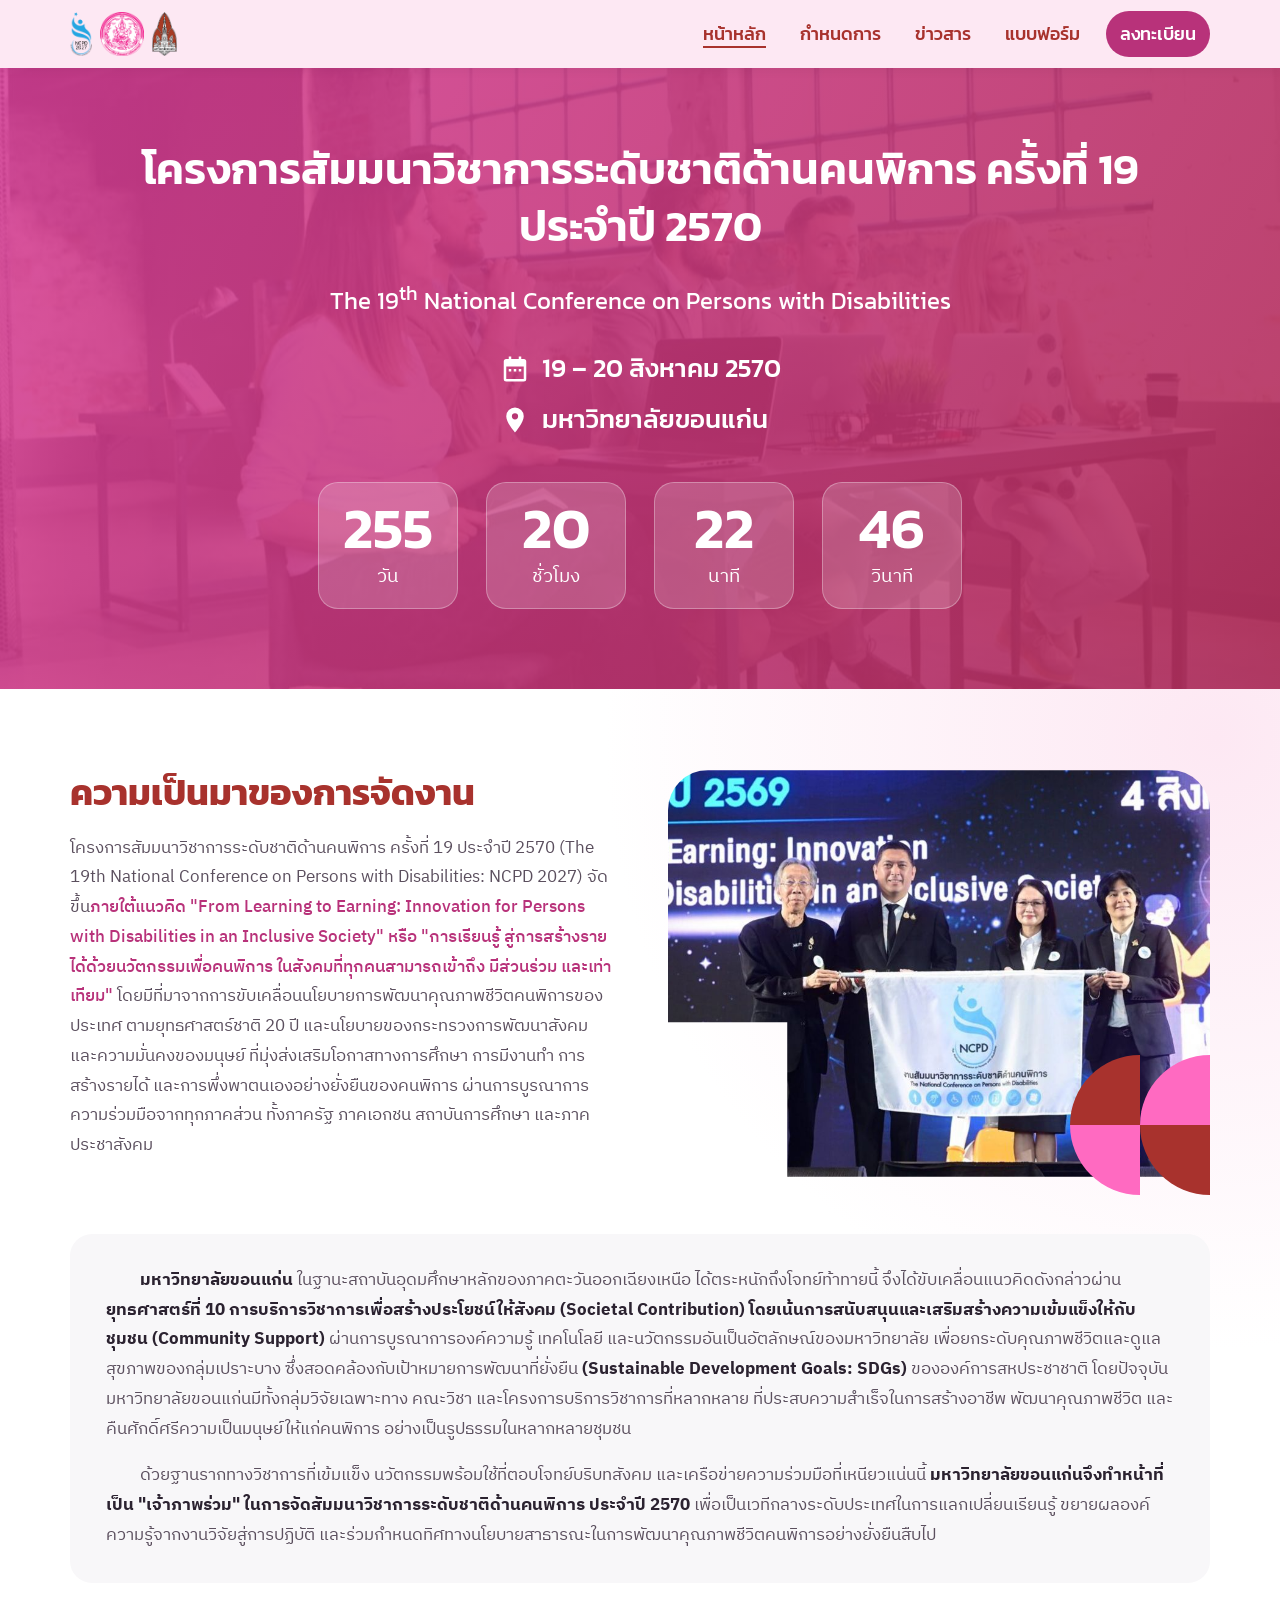
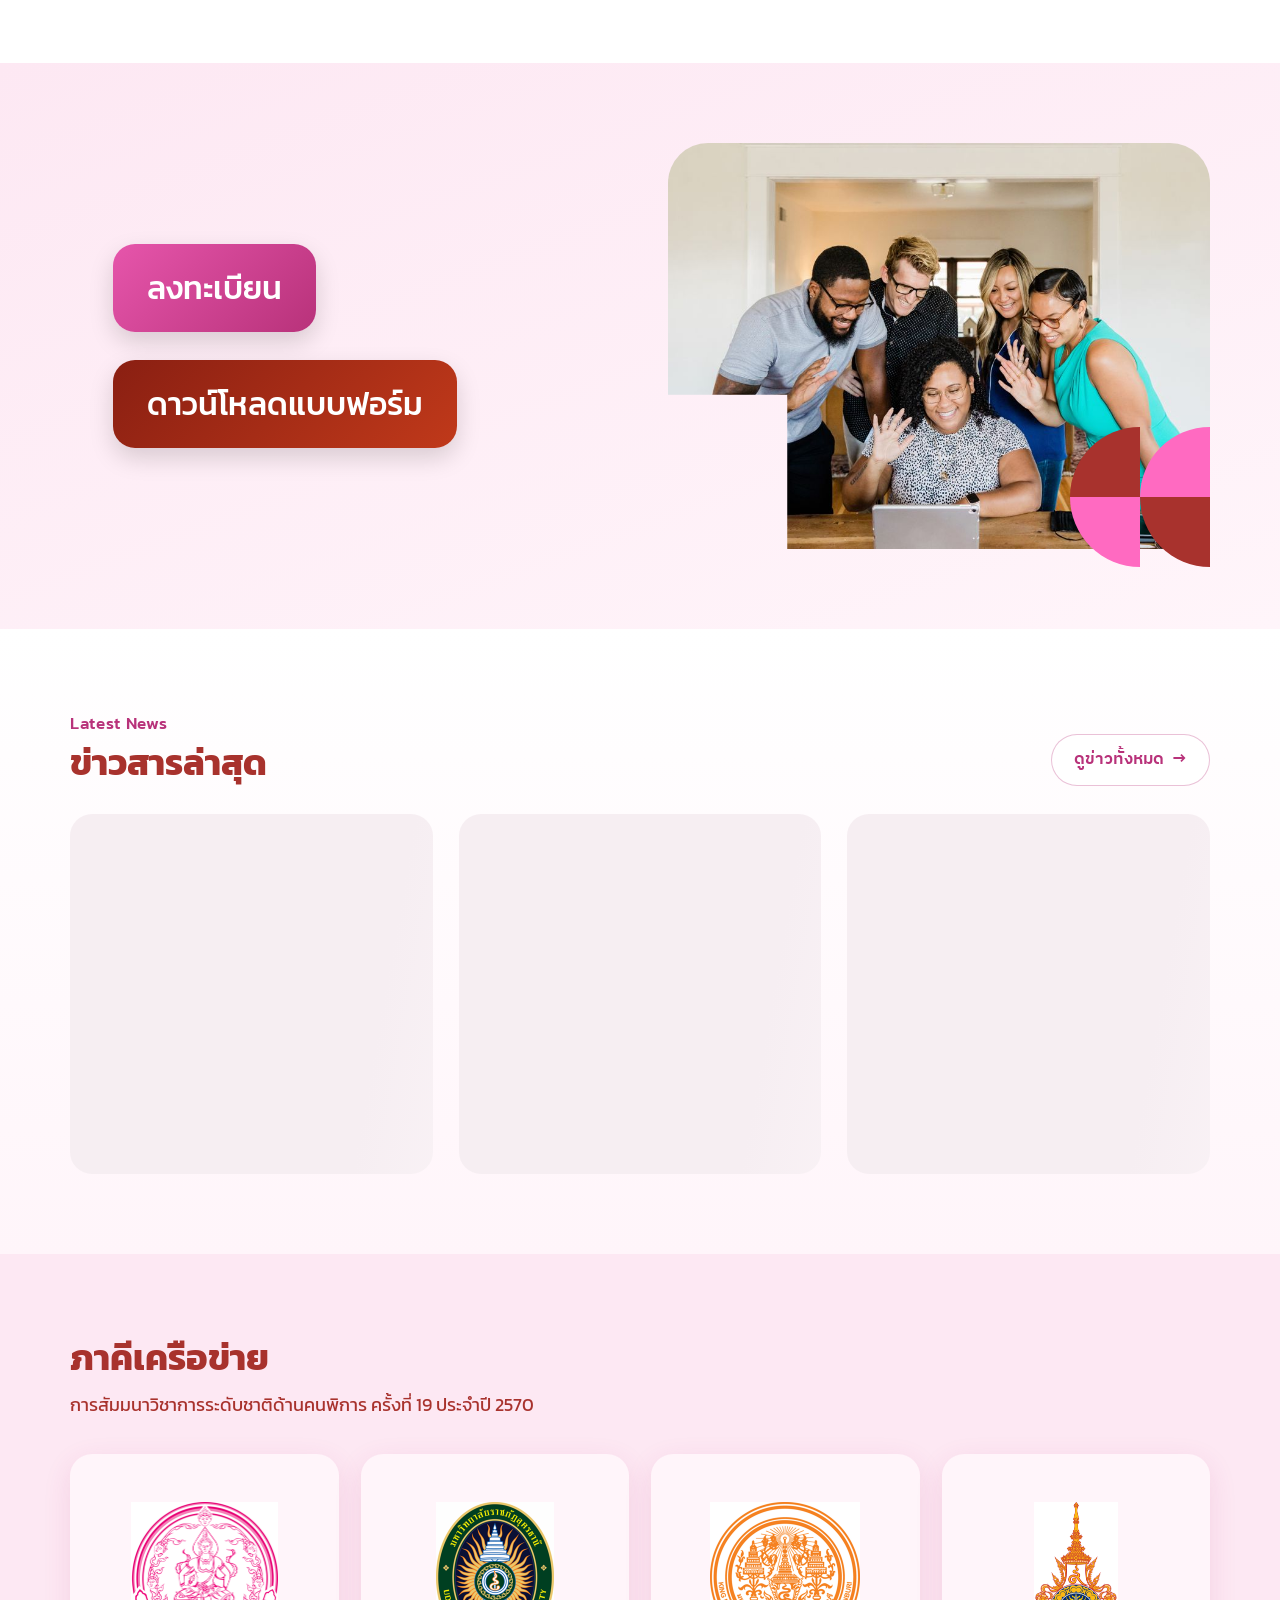
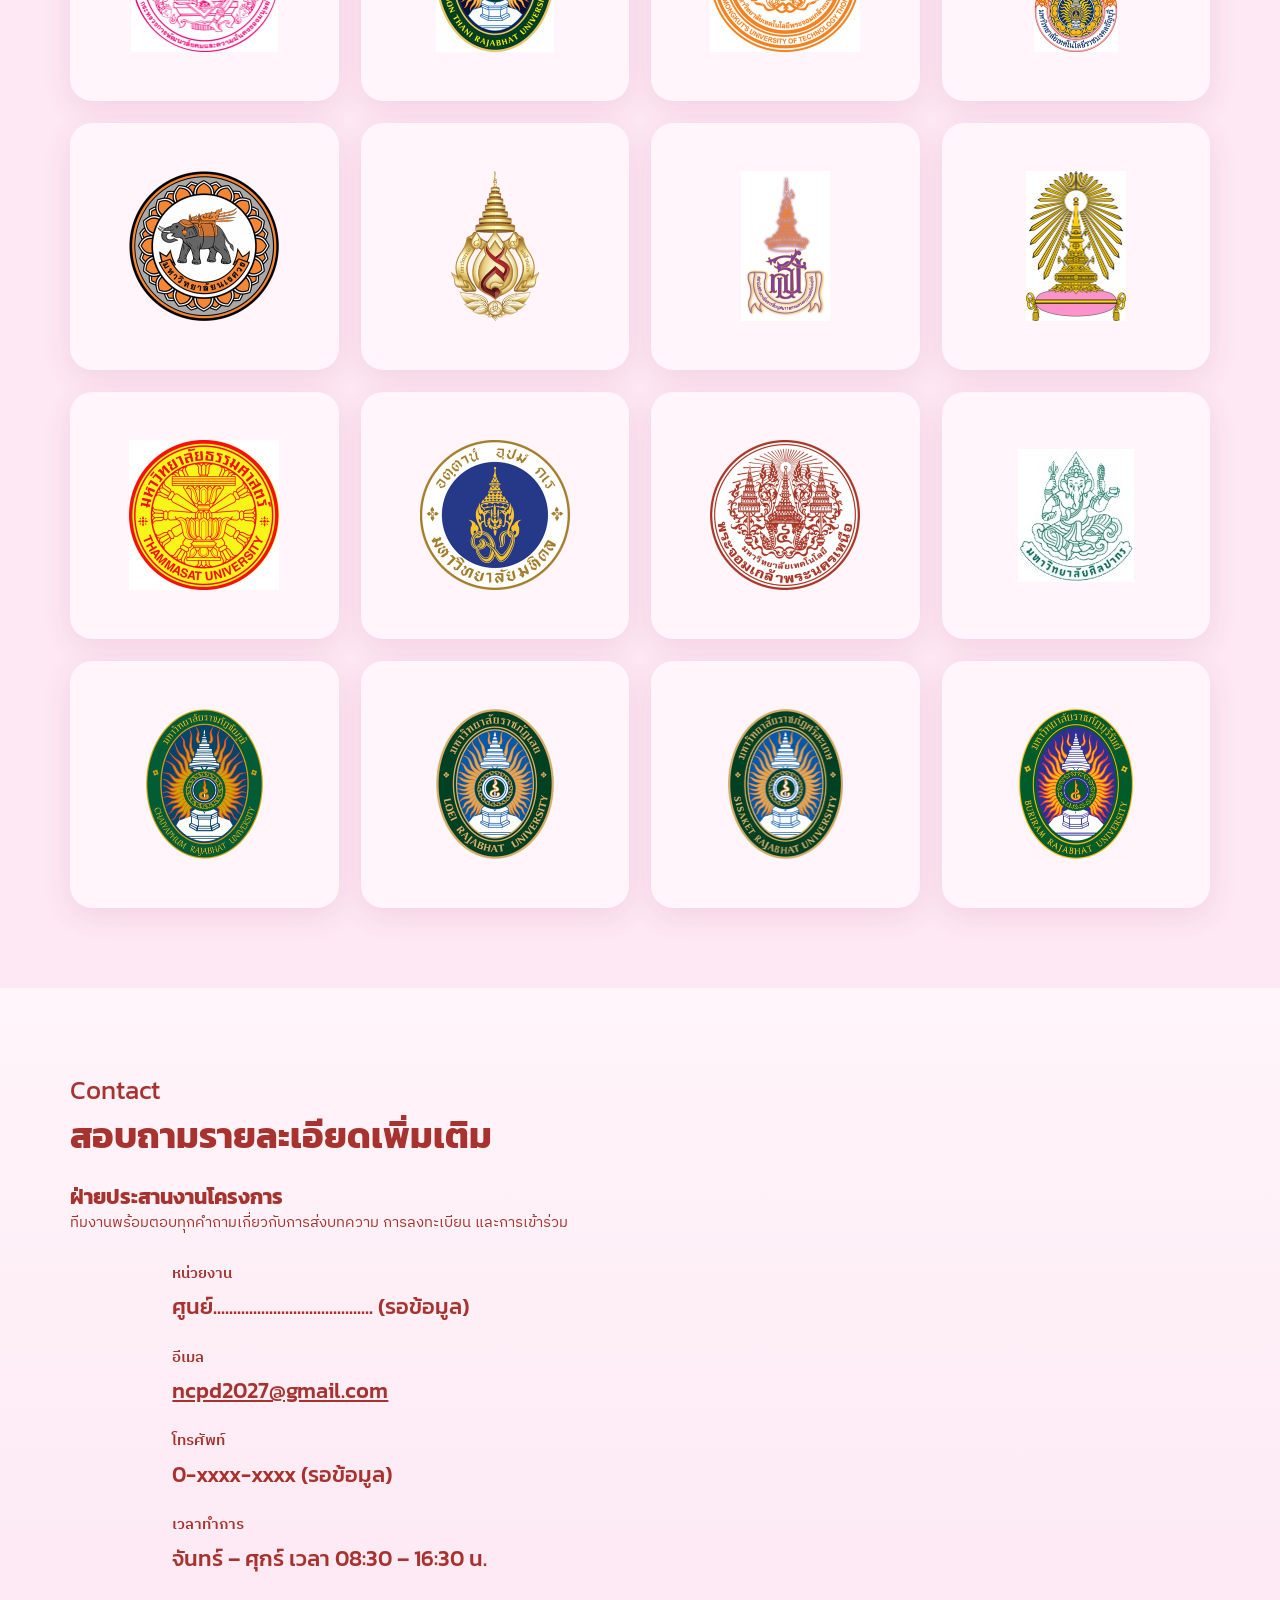
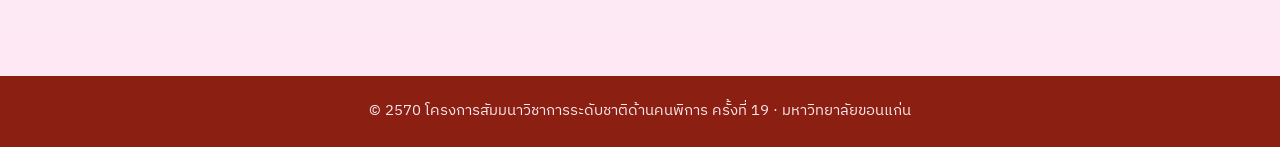
==== index.html @ 04f1644e "Add files via upload" ====
<!DOCTYPE html>
<html lang="th">
<head>
  <meta charset="UTF-8">
  <meta name="viewport" content="width=device-width, initial-scale=1.0">
  <title>NCPD 2027 — สัมมนาวิชาการระดับชาติด้านคนพิการ ครั้งที่ 19</title>
  <meta name="description" content="โครงการสัมมนาวิชาการระดับชาติด้านคนพิการ ครั้งที่ 19 ประจำปี 2570 (NCPD 2027) วันที่ 19–20 สิงหาคม 2570 ณ มหาวิทยาลัยขอนแก่น">

  <!-- ฟอนต์จาก Google Fonts -->
  <link rel="preconnect" href="https://fonts.googleapis.com">
  <link rel="preconnect" href="https://fonts.gstatic.com" crossorigin>
  <link href="https://fonts.googleapis.com/css2?family=Kanit:wght@500;600&family=IBM+Plex+Sans+Thai:wght@400;500;600&display=swap" rel="stylesheet">

  <link rel="icon" href="favicon.ico" sizes="any">
  <link rel="icon" href="favicon-32.png" type="image/png">
  <link rel="apple-touch-icon" href="apple-touch-icon.png">
  <link rel="stylesheet" href="css/style.css">
</head>
<body>

  <!-- ปุ่มข้ามไปเนื้อหา (สำหรับผู้ใช้คีย์บอร์ด / โปรแกรมอ่านหน้าจอ) -->
  <a class="skip-link" href="#main">ข้ามไปยังเนื้อหาหลัก</a>

  <!-- ===================== เมนูด้านบน ===================== -->
  <header class="site-header">
    <div class="container header-inner">
      <a href="index.html" class="brand" aria-label="NCPD 2027 หน้าหลัก">
        <img src="images/logo-ncpd.png" alt="โลโก้ NCPD">
        <img src="images/logo-msdhs.png" alt="โลโก้กระทรวงการพัฒนาสังคมและความมั่นคงของมนุษย์">
        <img src="images/logo-kku.png" alt="โลโก้มหาวิทยาลัยขอนแก่น">
      </a>

      <button class="menu-toggle" aria-expanded="false" aria-controls="main-nav">
        <span class="menu-icon" aria-hidden="true"></span>
        <span class="sr-only">เปิดเมนู</span>
      </button>

      <nav id="main-nav" class="main-nav" aria-label="เมนูหลัก">
        <ul>
          <li><a href="index.html" aria-current="page">หน้าหลัก</a></li>
          <li><a href="schedule.html">กำหนดการ</a></li>
          <li><a href="news.html">ข่าวสาร</a></li>
          <li><a href="schedule.html#forms">แบบฟอร์ม</a></li>
          <li><a href="#" class="nav-cta" data-link="register">ลงทะเบียน</a></li>
        </ul>
      </nav>
    </div>
  </header>

  <main id="main">

    <!-- ===================== ส่วนหัว (Hero) ===================== -->
    <section class="hero" aria-labelledby="hero-title">
      <div class="container hero-inner">
        <h1 id="hero-title">
          โครงการสัมมนาวิชาการระดับชาติด้านคนพิการ ครั้งที่ 19
          <span class="hero-year">ประจำปี 2570</span>
        </h1>
        <p class="hero-en">The 19<sup>th</sup> National Conference on Persons with Disabilities</p>

        <ul class="hero-meta">
          <li>
            <svg aria-hidden="true" viewBox="0 0 24 24"><path d="M7 2v2H5a2 2 0 0 0-2 2v14a2 2 0 0 0 2 2h14a2 2 0 0 0 2-2V6a2 2 0 0 0-2-2h-2V2h-2v2H9V2H7zm-2 8h14v10H5V10zm2 2v2h2v-2H7zm4 0v2h2v-2h-2zm4 0v2h2v-2h-2z"/></svg>
            <time datetime="2027-08-19">19 – 20 สิงหาคม 2570</time>
          </li>
          <li>
            <svg aria-hidden="true" viewBox="0 0 24 24"><path d="M12 2a7 7 0 0 0-7 7c0 5.25 7 13 7 13s7-7.75 7-13a7 7 0 0 0-7-7zm0 9.5A2.5 2.5 0 1 1 12 6.5a2.5 2.5 0 0 1 0 5z"/></svg>
            มหาวิทยาลัยขอนแก่น
          </li>
        </ul>

        <!-- ตัวนับถอยหลัง: ตั้งวันเวลาเริ่มงานได้ที่ js/main.js -->
        <div class="countdown" role="timer" aria-label="นับถอยหลังสู่วันจัดงาน">
          <div class="cd-box"><span class="cd-num" id="cd-days">--</span><span class="cd-label">วัน</span></div>
          <div class="cd-box"><span class="cd-num" id="cd-hours">--</span><span class="cd-label">ชั่วโมง</span></div>
          <div class="cd-box"><span class="cd-num" id="cd-minutes">--</span><span class="cd-label">นาที</span></div>
          <div class="cd-box"><span class="cd-num" id="cd-seconds">--</span><span class="cd-label">วินาที</span></div>
        </div>
      </div>
    </section>

    <!-- ===================== ความเป็นมา ===================== -->
    <section class="about section" aria-labelledby="about-title">
      <div class="container about-grid">
        <div class="about-text">
          <h2 id="about-title" class="section-title">ความเป็นมาของการจัดงาน</h2>
          <p>
            โครงการสัมมนาวิชาการระดับชาติด้านคนพิการ ครั้งที่ 19 ประจำปี 2570
            (The 19th National Conference on Persons with Disabilities: NCPD 2027)
            จัดขึ้น<span class="highlight">ภายใต้แนวคิด "From Learning to Earning: Innovation for Persons with Disabilities
            in an Inclusive Society" หรือ "การเรียนรู้ สู่การสร้างรายได้ด้วยนวัตกรรมเพื่อคนพิการ
            ในสังคมที่ทุกคนสามารถเข้าถึง มีส่วนร่วม และเท่าเทียม"</span>
            โดยมีที่มาจากการขับเคลื่อนนโยบายการพัฒนาคุณภาพชีวิตคนพิการของประเทศ ตามยุทธศาสตร์ชาติ 20 ปี
            และนโยบายของกระทรวงการพัฒนาสังคมและความมั่นคงของมนุษย์ ที่มุ่งส่งเสริมโอกาสทางการศึกษา
            การมีงานทำ การสร้างรายได้ และการพึ่งพาตนเองอย่างยั่งยืนของคนพิการ
            ผ่านการบูรณาการความร่วมมือจากทุกภาคส่วน ทั้งภาครัฐ ภาคเอกชน สถาบันการศึกษา และภาคประชาสังคม
          </p>
        </div>
        <div class="about-media">
          <img src="images/about.jpg" alt="พิธีส่งมอบธงเจ้าภาพการจัดงาน NCPD" class="shape-photo" loading="lazy">
          <span class="deco" aria-hidden="true"></span>
        </div>
      </div>

      <div class="container about-more">
        <p>
          <strong>มหาวิทยาลัยขอนแก่น</strong> ในฐานะสถาบันอุดมศึกษาหลักของภาคตะวันออกเฉียงเหนือ
          ได้ตระหนักถึงโจทย์ท้าทายนี้ จึงได้ขับเคลื่อนแนวคิดดังกล่าวผ่าน
          <strong>ยุทธศาสตร์ที่ 10 การบริการวิชาการเพื่อสร้างประโยชน์ให้สังคม (Societal Contribution)
          โดยเน้นการสนับสนุนและเสริมสร้างความเข้มแข็งให้กับชุมชน (Community Support)</strong>
          ผ่านการบูรณาการองค์ความรู้ เทคโนโลยี และนวัตกรรมอันเป็นอัตลักษณ์ของมหาวิทยาลัย
          เพื่อยกระดับคุณภาพชีวิตและดูแลสุขภาพของกลุ่มเปราะบาง ซึ่งสอดคล้องกับเป้าหมายการพัฒนาที่ยั่งยืน
          <strong>(Sustainable Development Goals: SDGs)</strong> ขององค์การสหประชาชาติ
          โดยปัจจุบันมหาวิทยาลัยขอนแก่นมีทั้งกลุ่มวิจัยเฉพาะทาง คณะวิชา และโครงการบริการวิชาการที่หลากหลาย
          ที่ประสบความสำเร็จในการสร้างอาชีพ พัฒนาคุณภาพชีวิต และคืนศักดิ์ศรีความเป็นมนุษย์ให้แก่คนพิการ
          อย่างเป็นรูปธรรมในหลากหลายชุมชน
        </p>
        <p>
          ด้วยฐานรากทางวิชาการที่เข้มแข็ง นวัตกรรมพร้อมใช้ที่ตอบโจทย์บริบทสังคม และเครือข่ายความร่วมมือที่เหนียวแน่นนี้
          <strong>มหาวิทยาลัยขอนแก่นจึงทำหน้าที่เป็น "เจ้าภาพร่วม" ในการจัดสัมมนาวิชาการระดับชาติด้านคนพิการ ประจำปี 2570</strong>
          เพื่อเป็นเวทีกลางระดับประเทศในการแลกเปลี่ยนเรียนรู้ ขยายผลองค์ความรู้จากงานวิจัยสู่การปฏิบัติ
          และร่วมกำหนดทิศทางนโยบายสาธารณะในการพัฒนาคุณภาพชีวิตคนพิการอย่างยั่งยืนสืบไป
        </p>
      </div>
    </section>

    <!-- ===================== ลงทะเบียน ===================== -->
    <section class="register section" aria-labelledby="register-title">
      <div class="container register-grid">
        <div class="register-actions">
          <h2 id="register-title" class="sr-only">ลงทะเบียนและดาวน์โหลดแบบฟอร์ม</h2>
          <a href="#" class="btn btn-pink" data-link="register">ลงทะเบียน</a>
          <a href="schedule.html#forms" class="btn btn-brown">ดาวน์โหลดแบบฟอร์ม</a>
        </div>
        <div class="register-media">
          <img src="images/register.jpg" alt="" class="shape-photo" loading="lazy">
          <span class="deco" aria-hidden="true"></span>
        </div>
      </div>
    </section>

    <!-- ===================== ข่าวสารล่าสุด ===================== -->
    <section id="home-news" class="home-news section" aria-labelledby="home-news-title">
      <div class="container">
        <div class="home-news-head">
          <div>
            <p class="home-news-eyebrow" lang="en">Latest News</p>
            <h2 id="home-news-title" class="section-title">ข่าวสารล่าสุด</h2>
          </div>
          <a href="news.html" class="home-news-all">ดูข่าวทั้งหมด <span aria-hidden="true">→</span></a>
        </div>
        <ul class="news-grid" id="home-news-list" aria-busy="true">
          <li class="news-skeleton" aria-hidden="true"></li>
          <li class="news-skeleton" aria-hidden="true"></li>
          <li class="news-skeleton" aria-hidden="true"></li>
        </ul>
      </div>
    </section>

    <!-- ===================== ภาคีเครือข่าย ===================== -->
    <section class="partners section" aria-labelledby="partners-title">
      <div class="container">
        <h2 id="partners-title" class="section-title">ภาคีเครือข่าย</h2>
        <p class="section-sub">การสัมมนาวิชาการระดับชาติด้านคนพิการ ครั้งที่ 19 ประจำปี 2570</p>

        <!-- เพิ่ม/ลบโลโก้: ก๊อปบรรทัด <li> แล้วเปลี่ยนชื่อไฟล์และ alt -->
        <ul class="partner-grid">
          <li><img src="images/partners/01-msdhs.png" alt="กระทรวงการพัฒนาสังคมและความมั่นคงของมนุษย์" loading="lazy"></li>
          <li><img src="images/partners/02-udru.png" alt="มหาวิทยาลัยราชภัฏอุดรธานี" loading="lazy"></li>
          <li><img src="images/partners/03-kmutt.png" alt="มหาวิทยาลัยเทคโนโลยีพระจอมเกล้าธนบุรี" loading="lazy"></li>
          <li><img src="images/partners/04-rmutt.png" alt="มหาวิทยาลัยเทคโนโลยีราชมงคลธัญบุรี" loading="lazy"></li>
          <li><img src="images/partners/05-partner-05.png" alt="มหาวิทยาลัยนเรศวร" loading="lazy"></li>
          <li><img src="images/partners/06-partner-06.png" alt="มหาวิทยาลัยแม่ฟ้าหลวง" loading="lazy"></li>
          <li><img src="images/partners/07-partner-07.png" alt="สถาบันสิรินธรเพื่อการฟื้นฟูสมรรถภาพทางการแพทย์แห่งชาติ" loading="lazy"></li>
          <li><img src="images/partners/08-chula.png" alt="จุฬาลงกรณ์มหาวิทยาลัย" loading="lazy"></li>
          <li><img src="images/partners/09-tu.png" alt="มหาวิทยาลัยธรรมศาสตร์" loading="lazy"></li>
          <li><img src="images/partners/10-mahidol.png" alt="มหาวิทยาลัยมหิดล" loading="lazy"></li>
          <li><img src="images/partners/11-kmutnb.png" alt="มหาวิทยาลัยเทคโนโลยีพระจอมเกล้าพระนครเหนือ" loading="lazy"></li>
          <li><img src="images/partners/12-su.png" alt="มหาวิทยาลัยศิลปากร" loading="lazy"></li>
          <li><img src="images/partners/13-cpru.png" alt="มหาวิทยาลัยราชภัฏชัยภูมิ" loading="lazy"></li>
          <li><img src="images/partners/14-lru.png" alt="มหาวิทยาลัยราชภัฏเลย" loading="lazy"></li>
          <li><img src="images/partners/15-sskru.png" alt="มหาวิทยาลัยราชภัฏศรีสะเกษ" loading="lazy"></li>
          <li><img src="images/partners/16-bru.png" alt="มหาวิทยาลัยราชภัฏบุรีรัมย์" loading="lazy"></li>
        </ul>
      </div>
    </section>

    <!-- ===================== ติดต่อ ===================== -->
    <section class="contact section" aria-labelledby="contact-title">
      <div class="container">
        <p class="contact-eyebrow" lang="en">Contact</p>
        <h2 id="contact-title" class="section-title">สอบถามรายละเอียดเพิ่มเติม</h2>

        <div class="contact-card">
          <h3>ฝ่ายประสานงานโครงการ</h3>
          <p class="contact-note">ทีมงานพร้อมตอบทุกคำถามเกี่ยวกับการส่งบทความ การลงทะเบียน และการเข้าร่วม</p>
          <dl class="contact-list">
            <div><dt>หน่วยงาน</dt><dd>ศูนย์........................................ (รอข้อมูล)</dd></div>
            <div><dt>อีเมล</dt><dd><a href="mailto:ncpd2027@gmail.com">ncpd2027@gmail.com</a></dd></div>
            <div><dt>โทรศัพท์</dt><dd>0-xxxx-xxxx (รอข้อมูล)</dd></div>
            <div><dt>เวลาทำการ</dt><dd>จันทร์ – ศุกร์ เวลา 08:30 – 16:30 น.</dd></div>
          </dl>
        </div>
      </div>
    </section>

  </main>

  <footer class="site-footer">
    <div class="container">
      <p>© 2570 โครงการสัมมนาวิชาการระดับชาติด้านคนพิการ ครั้งที่ 19 · มหาวิทยาลัยขอนแก่น</p>
    </div>
  </footer>

  <script src="js/main.js"></script>
  <script src="js/news.js"></script>
  <script src="js/home-news.js"></script>
</body>
</html>
---- css/style.css ----
/* =========================================================
   NCPD 2027 — สไตล์หลักของเว็บไซต์
   อยากเปลี่ยนสีทั้งเว็บ → แก้ที่ :root ด้านล่างจุดเดียว
   ========================================================= */
:root {
  --pink: #e0479e;          /* ชมพูหลัก */
  --pink-dark: #b8327a;     /* ชมพูเข้ม (ใช้กับข้อความ/พื้นหลังที่ต้องอ่านชัด) */
  --pink-light: #fde8f3;    /* ชมพูอ่อน (พื้นหลังส่วนต่าง ๆ) */
  --pink-pale: #fff5fa;
  --brown: #a8322d;         /* น้ำตาลแดง (หัวข้อ) */
  --brown-dark: #8a1f12;
  --text: #2b2230;          /* สีตัวอักษรหลัก */
  --text-muted: #5b4f5e;
  --white: #ffffff;
  --radius: 22px;
  --shadow: 0 8px 28px rgba(184, 50, 122, 0.12);
  --font-head: "Kanit", "IBM Plex Sans Thai", sans-serif;
  --font-body: "IBM Plex Sans Thai", sans-serif;
}

/* ---------- พื้นฐาน ---------- */
*, *::before, *::after { box-sizing: border-box; }
html { scroll-behavior: smooth; }
body {
  margin: 0;
  overflow-x: hidden;
  font-family: var(--font-body);
  font-size: 1.0625rem;
  line-height: 1.75;
  color: var(--text);
  background: var(--white);
}
img { max-width: 100%; display: block; }
[hidden] { display: none !important; }
a { color: var(--pink-dark); }
h1, h2, h3 { font-family: var(--font-head); line-height: 1.3; margin: 0 0 .5em; }

.container { width: min(1140px, 100% - 32px); margin-inline: auto; }
.section { padding: 80px 0; }
.section-title { color: var(--brown); font-size: clamp(1.75rem, 3vw, 2.25rem); }
.section-sub { color: var(--brown); font-family: var(--font-head); font-size: 1.15rem; margin-top: -.5em; }

/* ซ่อนข้อความจากสายตา แต่โปรแกรมอ่านหน้าจอยังอ่านได้ */
.sr-only {
  position: absolute; width: 1px; height: 1px; padding: 0; margin: -1px;
  overflow: hidden; clip: rect(0 0 0 0); white-space: nowrap; border: 0;
}

/* ปุ่มข้ามไปเนื้อหา — โผล่มาเมื่อกด Tab */
.skip-link {
  position: absolute; left: 16px; top: -60px; z-index: 100;
  background: var(--brown); color: var(--white); padding: 10px 18px;
  border-radius: 8px; text-decoration: none; font-weight: 600;
}
.skip-link:focus { top: 12px; }

/* กรอบโฟกัสชัด ๆ สำหรับผู้ใช้คีย์บอร์ด */
:focus-visible { outline: 3px solid #1a5fd0; outline-offset: 3px; border-radius: 6px; }

/* ---------- เมนูด้านบน ---------- */
.site-header {
  position: sticky; top: 0; z-index: 50;
  background: rgba(253, 232, 243, 0.96);
  backdrop-filter: blur(6px);
  box-shadow: 0 2px 10px rgba(0,0,0,.06);
}
.header-inner { display: flex; align-items: center; justify-content: space-between; min-height: 68px; gap: 16px; }
.brand { display: flex; align-items: center; gap: 8px; }
.brand img { height: 44px; width: auto; }

.main-nav ul { display: flex; align-items: center; gap: 6px; list-style: none; margin: 0; padding: 0; }
.main-nav a {
  display: block; padding: 8px 14px; border-radius: 999px;
  font-family: var(--font-head); font-size: 1.1rem; font-weight: 500;
  color: var(--brown); text-decoration: none;
}
.main-nav a:hover { background: rgba(224, 71, 158, .12); }
.main-nav a[aria-current="page"] { text-decoration: underline; text-underline-offset: 6px; text-decoration-thickness: 2px; }
.main-nav .nav-cta { background: var(--pink-dark); color: var(--white); margin-left: 6px; }
.main-nav .nav-cta:hover { background: var(--brown); }

.menu-toggle {
  display: none; background: none; border: 0; padding: 10px; cursor: pointer;
}
.menu-icon, .menu-icon::before, .menu-icon::after {
  display: block; width: 26px; height: 3px; border-radius: 3px; background: var(--brown); position: relative;
}
.menu-icon::before, .menu-icon::after { content: ""; position: absolute; left: 0; }
.menu-icon::before { top: -8px; }
.menu-icon::after { top: 8px; }

/* ---------- Hero ---------- */
.hero {
  position: relative; color: var(--white); text-align: center;
  padding: 72px 0 80px;
  background:
    linear-gradient(120deg, rgba(214, 61, 150, .88), rgba(176, 44, 88, .9)),
    url("../images/hero-bg.jpg") center / cover no-repeat;
}
.hero h1 { font-size: clamp(1.6rem, 4vw, 2.75rem); font-weight: 600; }
.hero-year { display: block; }
.hero-en { font-family: var(--font-head); font-size: clamp(1.05rem, 2.2vw, 1.5rem); margin: 0 0 24px; }
.hero-meta {
  list-style: none; padding: 0; margin: 0 auto 40px; display: inline-flex; flex-direction: column; gap: 6px;
  font-family: var(--font-head); font-size: clamp(1.15rem, 2.4vw, 1.6rem); font-weight: 500;
}
.hero-meta li { display: flex; align-items: center; gap: 12px; }
.hero-meta svg { width: 30px; height: 30px; fill: currentColor; flex-shrink: 0; }

.countdown { display: flex; justify-content: center; gap: clamp(10px, 2.5vw, 28px); flex-wrap: wrap; }
.cd-box {
  width: clamp(76px, 14vw, 140px); padding: 14px 8px;
  border-radius: 20px; background: rgba(255, 255, 255, .18);
  border: 1px solid rgba(255, 255, 255, .3);
  display: flex; flex-direction: column; align-items: center;
}
.cd-num { font-family: var(--font-head); font-size: clamp(2rem, 5vw, 3.6rem); font-weight: 600; line-height: 1.1; font-variant-numeric: tabular-nums; }
.cd-label { font-size: clamp(.9rem, 1.6vw, 1.2rem); }

/* ---------- รูปทรงรูปภาพแบบใน Canva ---------- */
.shape-photo {
  width: 100%; aspect-ratio: 4 / 3; object-fit: cover;
  clip-path: polygon(0 0, 100% 0, 100% 100%, 22% 100%, 22% 62%, 0 62%);
  border-radius: 40px;
}
.about-media, .register-media { position: relative; }
.deco {
  position: absolute; right: 0; bottom: -18px; width: 140px; height: 140px;
  background: url("data:image/svg+xml,%3Csvg xmlns='http://www.w3.org/2000/svg' viewBox='0 0 160 160'%3E%3Cpath fill='%23a8322d' d='M80 0A80 80 0 0 0 0 80h80z'/%3E%3Cpath fill='%23ff6ac1' d='M160 0A80 80 0 0 0 80 80h80z'/%3E%3Cpath fill='%23ff6ac1' d='M0 80a80 80 0 0 0 80 80V80z'/%3E%3Cpath fill='%23a8322d' d='M80 80a80 80 0 0 0 80 80V80z'/%3E%3C/svg%3E") center / contain no-repeat;
}

/* ---------- ความเป็นมา ---------- */
.about { background: radial-gradient(circle at 95% 5%, var(--pink-light), transparent 40%); }
.about-grid { display: grid; grid-template-columns: 1fr 1fr; gap: 56px; align-items: center; }
.about-text p { color: var(--text-muted); }
.highlight { color: var(--pink-dark); font-weight: 500; }
.about-more {
  margin-top: 56px; padding: 32px 36px; border-radius: var(--radius);
  background: #f8f7f9; color: var(--text-muted);
}
.about-more p { text-indent: 2em; margin: 0 0 1em; }
.about-more p:last-child { margin-bottom: 0; }
.about-more strong { color: var(--text); }

/* ---------- ลงทะเบียน ---------- */
.register { background: linear-gradient(160deg, var(--pink-light), var(--pink-pale)); }
.register-grid { display: grid; grid-template-columns: 1fr 1fr; gap: 56px; align-items: center; }
.register-actions { display: flex; flex-direction: column; align-items: flex-start; gap: 28px; padding-left: 8%; }
.btn {
  display: inline-block; padding: 16px 34px; border-radius: 22px;
  font-family: var(--font-head); font-size: clamp(1.4rem, 2.8vw, 2rem); font-weight: 500;
  color: var(--white); text-decoration: none;
  box-shadow: 0 10px 24px rgba(0,0,0,.15);
  transition: transform .15s ease, box-shadow .15s ease;
}
.btn:hover { transform: translateY(-3px); box-shadow: 0 14px 28px rgba(0,0,0,.2); }
.btn-pink { background: linear-gradient(135deg, #e655ab, var(--pink-dark)); }
.btn-brown { background: linear-gradient(135deg, var(--brown-dark), #c0391a); }

/* ---------- ภาคีเครือข่าย ---------- */
.partners { background: var(--pink-light); }
.partner-grid {
  list-style: none; padding: 0; margin: 32px 0 0;
  display: grid; grid-template-columns: repeat(4, minmax(0, 1fr)); gap: 22px;
}
.partner-grid li {
  background: var(--pink-pale); border-radius: var(--radius); box-shadow: var(--shadow);
  aspect-ratio: 1 / .92; display: grid; place-items: center; padding: 22px;
}
.partner-grid img { max-height: 150px; max-width: 100%; width: auto; height: auto; object-fit: contain; }

/* ---------- ติดต่อ ---------- */
.contact { background: linear-gradient(180deg, var(--pink-pale), var(--pink-light)); }
.contact-eyebrow { color: var(--brown); font-family: var(--font-head); font-size: 1.6rem; margin: 0; }
.contact-card { margin-top: 24px; max-width: 720px; }
.contact-card h3 { color: var(--brown); font-size: 1.3rem; margin-bottom: 0; }
.contact-note { color: var(--brown); margin-top: 0; font-size: .95rem; }
.contact-list { margin: 24px 0 0; padding-left: clamp(0px, 8vw, 110px); }
.contact-list div { margin-bottom: 18px; }
.contact-list dt { color: var(--brown); font-size: .95rem; font-weight: 600; }
.contact-list dd { margin: 0; color: var(--brown); font-family: var(--font-head); font-size: 1.4rem; font-weight: 500; }
.contact-list a { color: inherit; }

/* ---------- Footer ---------- */
.site-footer { background: var(--brown-dark); color: #fbe7ef; text-align: center; padding: 22px 0; font-size: .95rem; }
.site-footer p { margin: 0; }

/* =========================================================
   มือถือ / แท็บเล็ต
   ========================================================= */
@media (max-width: 900px) {
  .menu-toggle { display: block; }
  .main-nav {
    position: absolute; left: 0; right: 0; top: 100%;
    background: var(--pink-light); box-shadow: 0 8px 16px rgba(0,0,0,.08);
    display: none;
  }
  .main-nav.open { display: block; }
  .main-nav ul { flex-direction: column; align-items: stretch; padding: 12px 16px 18px; gap: 4px; }
  .main-nav .nav-cta { margin: 6px 0 0; text-align: center; }

  .about-grid, .register-grid { grid-template-columns: 1fr; gap: 32px; }
  .register-actions { padding-left: 0; align-items: stretch; text-align: center; }
  .partner-grid { grid-template-columns: repeat(3, minmax(0, 1fr)); gap: 14px; }
  .section { padding: 56px 0; }
  .about-more { padding: 24px 20px; }
}
@media (max-width: 560px) {
  .brand img { height: 36px; }
  .partner-grid { grid-template-columns: repeat(2, minmax(0, 1fr)); }
  .deco { width: 96px; height: 96px; }
  .about-more p { text-indent: 0; }
}

/* ผู้ใช้ที่ตั้งค่าลดการเคลื่อนไหว */
@media (prefers-reduced-motion: reduce) {
  html { scroll-behavior: auto; }
  .btn { transition: none; }
  .btn:hover { transform: none; }
}

/* =========================================================
   หน้าย่อย (กำหนดการ / ข่าวสาร) — หัวเรื่องหน้า
   ========================================================= */
.page-hero {
  position: relative; padding: 96px 0 64px;
  background:
    linear-gradient(100deg, rgba(253, 232, 243, .97) 0%, rgba(250, 205, 230, .9) 45%, rgba(240, 140, 196, .55) 100%),
    var(--page-hero-img, none) center / cover no-repeat;
}
.page-hero--schedule { --page-hero-img: url("../images/schedule-hero.jpg"); }
.page-hero--news { --page-hero-img: url("../images/hero-bg.jpg"); }
.page-hero-eyebrow { margin: 0 0 4px; color: var(--pink-dark); font-family: var(--font-head); font-weight: 500; letter-spacing: .04em; }
.page-hero h1 { color: var(--brown); font-size: clamp(2.8rem, 8vw, 5.5rem); font-weight: 600; margin: 0; line-height: 1.15; }
.page-hero-sub { color: var(--text); font-size: 1.15rem; max-width: 620px; margin: 8px 0 0; }

.chip-nav { display: flex; flex-wrap: wrap; gap: 10px; margin-top: 28px; }
.chip-nav a {
  padding: 8px 18px; border-radius: 999px; background: var(--white);
  color: var(--brown); text-decoration: none; font-weight: 500;
  box-shadow: 0 4px 12px rgba(184, 50, 122, .12); border: 1px solid rgba(184, 50, 122, .18);
}
.chip-nav a:hover { background: var(--pink-dark); color: var(--white); }

/* =========================================================
   กำหนดการ — ไทม์ไลน์
   ========================================================= */
.schedule-block { scroll-margin-top: 80px; }
.schedule-block--alt { background: linear-gradient(180deg, var(--pink-pale), var(--pink-light)); }
.schedule-grid { display: grid; grid-template-columns: 1.1fr .9fr; gap: 56px; align-items: center; }
.schedule-grid--reverse > :first-child { order: 2; }
.schedule-lead { color: var(--text-muted); margin-top: -.4em; }
.schedule-media { position: relative; }
.shape-photo--flip { clip-path: polygon(0 0, 100% 0, 100% 62%, 78% 62%, 78% 100%, 0 100%); }
.deco--left { right: auto; left: 0; }

.timeline { list-style: none; margin: 28px 0 0; padding: 0; counter-reset: step; position: relative; }
.timeline::before {
  content: ""; position: absolute; left: 21px; top: 24px; bottom: 24px; width: 3px; border-radius: 3px;
  background: linear-gradient(var(--pink), #d0352b, #e8742a, #9b3aa8);
}
.tl-item {
  --c: var(--pink);
  position: relative; counter-increment: step;
  margin: 0 0 16px 60px; padding: 16px 20px 14px;
  background: var(--white); border-radius: 18px;
  border-left: 5px solid var(--c);
  box-shadow: var(--shadow);
}
.tl-item:nth-child(2) { --c: #d0352b; }
.tl-item:nth-child(3) { --c: #e0661f; }
.tl-item:nth-child(4) { --c: #9b3aa8; }
.tl-item::before {
  content: counter(step);
  position: absolute; left: -60px; top: 14px;
  width: 44px; height: 44px; border-radius: 50%;
  display: grid; place-items: center;
  background: var(--c); color: var(--white);
  font-family: var(--font-head); font-weight: 600; font-size: 1.2rem;
  box-shadow: 0 0 0 5px var(--white);
}
.tl-title { font-size: 1.15rem; color: var(--text); margin: 0; }
.tl-en { margin: 0; color: var(--text-muted); font-size: .92rem; }
.tl-meta { margin: 10px 0 0; display: flex; flex-wrap: wrap; align-items: center; gap: 10px; }
.tl-meta time {
  display: inline-block; padding: 4px 14px; border-radius: 999px;
  background: var(--c); color: var(--white); font-weight: 600; font-size: .95rem;
}
.tl-status { font-size: .9rem; color: var(--text-muted); }

/* สถานะอัตโนมัติจาก js/main.js */
.tl-item.is-past { opacity: .62; }
.tl-item.is-past .tl-meta time { background: #8c8290; }
.tl-item.is-next { background: linear-gradient(135deg, #fff, var(--pink-pale)); outline: 2px solid var(--c); }
.tl-item.is-next .tl-status {
  color: var(--white); background: var(--brown); padding: 3px 12px; border-radius: 999px; font-weight: 600;
}

/* =========================================================
   แบบฟอร์มดาวน์โหลด
   ========================================================= */
.forms { background: linear-gradient(160deg, var(--pink-light), var(--pink-pale)); scroll-margin-top: 80px; }
.form-grid { list-style: none; padding: 0; margin: 32px 0 0; display: grid; grid-template-columns: repeat(2, minmax(0, 1fr)); gap: 24px; }
.form-card {
  --c1: #e655ab; --c2: var(--pink-dark); --tint: #fff3f9;
  background: var(--tint); border: 1px solid color-mix(in srgb, var(--c2) 25%, transparent);
  border-radius: var(--radius); padding: 26px 28px; box-shadow: var(--shadow);
  display: flex; flex-direction: column;
}
.form-card--orange { --c1: #ef7a2a; --c2: #c2410c; --tint: #fff6ef; }
.form-card--red { --c1: #e0453a; --c2: #a61d1d; --tint: #fff2f1; }
.form-card-head { display: flex; justify-content: space-between; align-items: flex-start; gap: 12px; }
.form-card h3 { color: var(--c2); font-size: 1.4rem; margin: 0; }
.form-card p { color: var(--text-muted); margin: 6px 0 20px; flex: 1; }
.form-icon {
  flex-shrink: 0; width: 46px; height: 46px; border-radius: 14px; background: var(--white);
  box-shadow: 0 3px 10px rgba(0,0,0,.08);
  background-image: url("data:image/svg+xml,%3Csvg xmlns='http://www.w3.org/2000/svg' viewBox='0 0 24 24' fill='%23e0479e'%3E%3Cpath d='M6 2h8l6 6v12a2 2 0 0 1-2 2H6a2 2 0 0 1-2-2V4a2 2 0 0 1 2-2zm7 1.5V9h5.5L13 3.5zM8 12v1.5h8V12H8zm0 3v1.5h8V15H8zm0 3v1.5h5V18H8z'/%3E%3C/svg%3E");
  background-repeat: no-repeat; background-position: center; background-size: 24px;
}
.form-actions { display: grid; grid-template-columns: 1fr 1fr; gap: 12px; }
.dl {
  display: flex; align-items: center; justify-content: center; gap: 8px;
  padding: 12px 14px; border-radius: 14px; font-weight: 600; text-decoration: none;
  transition: transform .15s ease;
}
.dl::before {
  content: ""; width: 18px; height: 18px; background: currentColor;
  -webkit-mask: url("data:image/svg+xml,%3Csvg xmlns='http://www.w3.org/2000/svg' viewBox='0 0 24 24'%3E%3Cpath d='M11 3h2v9.17l3.59-3.58L18 10l-6 6-6-6 1.41-1.41L11 12.17V3zM5 19h14v2H5z'/%3E%3C/svg%3E") center / contain no-repeat;
          mask: url("data:image/svg+xml,%3Csvg xmlns='http://www.w3.org/2000/svg' viewBox='0 0 24 24'%3E%3Cpath d='M11 3h2v9.17l3.59-3.58L18 10l-6 6-6-6 1.41-1.41L11 12.17V3zM5 19h14v2H5z'/%3E%3C/svg%3E") center / contain no-repeat;
}
.dl:hover { transform: translateY(-2px); }
.dl-solid { background: linear-gradient(135deg, var(--c1), var(--c2)); color: var(--white); }
.dl-outline { background: var(--white); color: var(--c2); border: 1.5px solid color-mix(in srgb, var(--c2) 35%, transparent); }

@media (max-width: 900px) {
  .schedule-grid { grid-template-columns: 1fr; gap: 32px; }
  .schedule-grid--reverse > :first-child { order: 0; }
  .schedule-media { max-width: 560px; }
  .form-grid { grid-template-columns: 1fr; }
  .page-hero { padding: 64px 0 44px; }
}
@media (max-width: 560px) {
  .tl-item { margin-left: 52px; padding: 14px 16px 12px; }
  .tl-item::before { left: -52px; width: 38px; height: 38px; font-size: 1.05rem; }
  .timeline::before { left: 18px; }
  .form-card { padding: 22px 20px; }
}
@media (prefers-reduced-motion: reduce) {
  .dl { transition: none; }
  .dl:hover { transform: none; }
}

/* =========================================================
   ข่าวสาร — หน้ารวมข่าว
   ========================================================= */
.news-section { padding-top: 48px; }
.news-toolbar { display: flex; flex-wrap: wrap; justify-content: space-between; align-items: center; gap: 16px; margin-bottom: 32px; }
.chip-filter { display: flex; flex-wrap: wrap; gap: 8px; }
.chip {
  font: inherit; font-weight: 500; cursor: pointer;
  padding: 8px 18px; border-radius: 999px; border: 1.5px solid rgba(184, 50, 122, .25);
  background: var(--white); color: var(--brown);
}
.chip:hover { border-color: var(--pink-dark); }
.chip.is-active { background: var(--pink-dark); border-color: var(--pink-dark); color: var(--white); }
.news-search input {
  font: inherit; width: min(300px, 100%); padding: 10px 16px 10px 42px; border-radius: 999px;
  border: 1.5px solid rgba(184, 50, 122, .25); background: var(--white)
    url("data:image/svg+xml,%3Csvg xmlns='http://www.w3.org/2000/svg' viewBox='0 0 24 24' fill='%23b8327a'%3E%3Cpath d='M10 2a8 8 0 0 1 6.32 12.9l5.39 5.4-1.41 1.4-5.4-5.39A8 8 0 1 1 10 2zm0 2a6 6 0 1 0 0 12 6 6 0 0 0 0-12z'/%3E%3C/svg%3E") 14px center / 18px no-repeat;
}
.news-search input:focus { border-color: var(--pink-dark); }

.news-meta { display: flex; flex-wrap: wrap; align-items: center; gap: 8px 12px; margin: 0 0 8px; font-size: .92rem; color: var(--text-muted); }
.news-tag { padding: 2px 12px; border-radius: 999px; background: var(--pink-light); color: var(--pink-dark); font-weight: 600; font-size: .85rem; }
.news-tag--hot { background: var(--brown); color: var(--white); }

/* ข่าวเด่น */
.news-featured {
  display: grid; grid-template-columns: 1.15fr 1fr; gap: 0; margin-bottom: 40px;
  background: var(--white); border-radius: 28px; overflow: hidden; box-shadow: var(--shadow);
  text-decoration: none; color: inherit; border: 1px solid rgba(184, 50, 122, .1);
}
.news-featured-img { overflow: hidden; min-height: 320px; }
.news-featured-img img { width: 100%; height: 100%; object-fit: cover; transition: transform .4s ease; }
.news-featured:hover .news-featured-img img { transform: scale(1.04); }
.news-featured-body {
  padding: 40px 40px 36px; display: flex; flex-direction: column; justify-content: center;
  background: linear-gradient(160deg, var(--white), var(--pink-pale));
}
.news-featured-title { color: var(--brown); font-size: clamp(1.5rem, 2.6vw, 2rem); margin: 4px 0 12px; }
.btn-read {
  align-self: flex-start; display: inline-block; margin-top: 20px; padding: 12px 26px; border-radius: 999px;
  background: linear-gradient(135deg, #e655ab, var(--pink-dark)); color: var(--white);
  font-family: var(--font-head); font-weight: 500; text-decoration: none;
}

/* การ์ดข่าว */
.news-count { color: var(--text-muted); font-size: .95rem; margin: 0 0 14px; }
.news-grid { list-style: none; padding: 0; margin: 0; display: grid; grid-template-columns: repeat(3, minmax(0, 1fr)); gap: 26px; }
.news-card { display: flex; }
.news-card-link {
  display: flex; flex-direction: column; width: 100%;
  background: var(--white); border-radius: var(--radius); overflow: hidden;
  box-shadow: var(--shadow); border: 1px solid rgba(184, 50, 122, .1);
  text-decoration: none; color: inherit; transition: transform .2s ease, box-shadow .2s ease;
}
.news-card-link:hover { transform: translateY(-4px); box-shadow: 0 14px 34px rgba(184, 50, 122, .18); }
.news-thumb { aspect-ratio: 16 / 10; overflow: hidden; background: var(--pink-light); }
.news-thumb img { width: 100%; height: 100%; object-fit: cover; }
.news-body { padding: 20px 22px 22px; display: flex; flex-direction: column; flex: 1; }
.news-title { font-size: 1.15rem; color: var(--text); margin: 0 0 8px; }
.news-card-link:hover .news-title { color: var(--pink-dark); }
.news-summary {
  color: var(--text-muted); margin: 0; font-size: .97rem;
  display: -webkit-box; -webkit-line-clamp: 3; -webkit-box-orient: vertical; overflow: hidden;
}
.news-more { margin-top: auto; padding-top: 14px; color: var(--pink-dark); font-weight: 600; }
.news-loading, .news-empty { grid-column: 1 / -1; text-align: center; color: var(--text-muted); padding: 40px 0; }

/* =========================================================
   ข่าวสาร — หน้าอ่านข่าว
   ========================================================= */
.article-narrow { max-width: 780px; }
.article-wide { max-width: 1000px; }
.article-head { padding: 56px 0 32px; background: linear-gradient(180deg, var(--pink-light), var(--white)); }
.breadcrumb { font-size: .92rem; margin-bottom: 18px; color: var(--text-muted); }
.breadcrumb a { color: var(--pink-dark); text-decoration: none; }
.breadcrumb a:hover { text-decoration: underline; }
.article-title { color: var(--brown); font-size: clamp(1.8rem, 4vw, 2.7rem); margin: 6px 0 14px; }
.article-lead { font-size: 1.2rem; color: var(--text-muted); margin: 0; }
.article-cover { width: 100%; aspect-ratio: 16 / 9; object-fit: cover; border-radius: 28px; box-shadow: var(--shadow); margin-bottom: 40px; }
.article-content { font-size: 1.12rem; line-height: 1.95; }
.article-content p { margin: 0 0 1.2em; }
.article-content p:first-child::first-letter { font-family: var(--font-head); color: var(--pink-dark); font-size: 1.3em; }
.article-share {
  display: flex; flex-wrap: wrap; align-items: center; gap: 10px;
  margin: 36px 0 24px; padding: 20px 0; border-top: 1px solid #f0dde7; border-bottom: 1px solid #f0dde7;
}
.article-share > span { font-weight: 600; color: var(--brown); margin-right: 6px; }
.share {
  font: inherit; font-weight: 600; font-size: .95rem; cursor: pointer;
  padding: 8px 18px; border-radius: 999px; border: 0; text-decoration: none; color: var(--white);
}
.share-fb { background: #1664c9; }
.share-line { background: #06a73f; }
.share-copy { background: var(--pink-light); color: var(--pink-dark); }
.back-link { display: inline-block; margin-bottom: 64px; color: var(--pink-dark); font-weight: 600; text-decoration: none; }
.back-link:hover { text-decoration: underline; }
.article-missing { padding: 80px 0; text-align: center; }
.article-missing .btn-read { align-self: center; }
.related { background: var(--pink-light); }

@media (max-width: 900px) {
  .news-featured { grid-template-columns: 1fr; }
  .news-featured-img { min-height: 0; aspect-ratio: 16 / 9; }
  .news-featured-body { padding: 26px 24px 28px; }
  .news-grid { grid-template-columns: repeat(2, minmax(0, 1fr)); gap: 18px; }
}
@media (max-width: 600px) {
  .news-grid { grid-template-columns: 1fr; }
  .news-search, .news-search input { width: 100%; }
  .article-cover { border-radius: 18px; margin-bottom: 28px; }
}
@media (prefers-reduced-motion: reduce) {
  .news-card-link, .news-featured-img img { transition: none; }
  .news-card-link:hover { transform: none; }
  .news-featured:hover .news-featured-img img { transform: none; }
}

/* =========================================================
   แกลเลอรีรูปในข่าว + หน้าต่างขยายรูป
   ========================================================= */
.photo-badge {
  position: absolute; right: 12px; bottom: 12px;
  display: inline-flex; align-items: center; gap: 6px;
  padding: 4px 10px; border-radius: 999px;
  background: rgba(30, 18, 28, .72); color: var(--white); font-size: .85rem; font-weight: 600;
}
.photo-badge svg { display: block; }
.news-thumb { position: relative; }

.gallery-wrap { margin: 40px 0 8px; }
.gallery-heading { color: var(--brown); font-size: 1.5rem; display: flex; align-items: baseline; gap: 10px; }
.gallery-heading span { font-family: var(--font-body); font-size: .95rem; font-weight: 500; color: var(--text-muted); }
.gallery { list-style: none; margin: 16px 0 0; padding: 0; display: grid; gap: 10px; }
.gallery li { min-width: 0; }
.gallery-item {
  position: relative; display: block; width: 100%; height: 100%; padding: 0; border: 0;
  border-radius: 16px; overflow: hidden; cursor: zoom-in; background: var(--pink-light);
}
.gallery-item img { width: 100%; height: 100%; object-fit: cover; transition: transform .35s ease, filter .35s ease; }
.gallery-item:hover img { transform: scale(1.05); filter: brightness(.92); }

/* จัดวางตามจำนวนรูป */
.gallery[data-layout="1"] .gallery-item { aspect-ratio: 16 / 9; }
.gallery[data-layout="2"] { grid-template-columns: 1fr 1fr; }
.gallery[data-layout="2"] .gallery-item { aspect-ratio: 4 / 3; }
.gallery[data-layout="3"] { grid-template-columns: 2fr 1fr; grid-template-rows: 1fr 1fr; aspect-ratio: 16 / 10; }
.gallery[data-layout="3"] li:first-child { grid-row: span 2; }
.gallery[data-layout="many"] { grid-template-columns: repeat(3, minmax(0, 1fr)); }
.gallery[data-layout="many"] .gallery-item { aspect-ratio: 1 / 1; }

.gallery-more {
  position: absolute; inset: 0; display: grid; place-items: center;
  background: rgba(150, 30, 90, .62); color: var(--white);
  font-family: var(--font-head); font-size: clamp(1.6rem, 4vw, 2.4rem); font-weight: 600;
}

body.no-scroll { overflow: hidden; }
.lightbox {
  width: 100vw; height: 100vh; max-width: none; max-height: none; margin: 0; padding: 0; border: 0;
  background: rgba(20, 10, 18, .94); color: var(--white);
}
.lightbox::backdrop { background: rgba(20, 10, 18, .94); }
.lightbox[open] { display: flex; flex-direction: column; }
.lb-top { display: flex; justify-content: space-between; align-items: center; padding: 14px 18px; }
.lb-count { font-weight: 600; letter-spacing: .05em; }
.lb-stage { flex: 1; display: flex; align-items: center; justify-content: center; gap: 12px; padding: 0 12px 24px; min-height: 0; }
.lb-img { max-width: min(1200px, 100%); max-height: 100%; object-fit: contain; border-radius: 10px; }
.lb-btn {
  flex-shrink: 0; width: 48px; height: 48px; border-radius: 50%; border: 0; cursor: pointer;
  background: rgba(255, 255, 255, .14); color: var(--white); font-size: 1.8rem; line-height: 1;
  display: grid; place-items: center;
}
.lb-btn:hover { background: var(--pink-dark); }
.lb-close { font-size: 1.2rem; }

@media (max-width: 600px) {
  .gallery[data-layout="many"] { grid-template-columns: repeat(2, minmax(0, 1fr)); }
  .gallery[data-layout="3"] { aspect-ratio: 4 / 3; }
  .lb-stage { position: relative; padding: 0 0 24px; }
  .lb-prev, .lb-next { position: absolute; bottom: 30px; }
  .lb-prev { left: 16px; }
  .lb-next { right: 16px; }
}
@media (prefers-reduced-motion: reduce) {
  .gallery-item img { transition: none; }
  .gallery-item:hover img { transform: none; }
}

/* ---------- แจ้งเตือนเมื่อโหลดข่าวไม่สำเร็จ ---------- */
.news-notice {
  display: flex; flex-wrap: wrap; align-items: center; gap: 10px 16px;
  margin: 0 0 24px; padding: 14px 18px; border-radius: 14px;
  background: #fff7e6; border: 1px solid #f3c77a; color: #7a4a00; font-size: .97rem;
}
.news-retry {
  font: inherit; font-weight: 600; cursor: pointer; border: 0;
  padding: 6px 16px; border-radius: 999px; background: var(--brown); color: var(--white);
}
.news-error {
  text-align: center; padding: 48px 24px; border-radius: var(--radius);
  background: var(--pink-pale); border: 1px dashed rgba(184, 50, 122, .35);
}
.news-error-title { font-family: var(--font-head); font-size: 1.5rem; color: var(--brown); margin: 0 0 6px; }
.news-error p { color: var(--text-muted); }
.news-error .btn-read { border: 0; cursor: pointer; font-size: 1rem; }

/* =========================================================
   หน้าหลัก — ข่าวสารล่าสุด
   ========================================================= */
.home-news { background: linear-gradient(180deg, var(--white), var(--pink-pale)); }
.home-news-head { display: flex; justify-content: space-between; align-items: flex-end; gap: 16px; flex-wrap: wrap; margin-bottom: 28px; }
.home-news-head .section-title { margin: 0; }
.home-news-eyebrow { margin: 0; color: var(--pink-dark); font-family: var(--font-head); font-weight: 500; letter-spacing: .04em; }
.home-news-all {
  display: inline-flex; align-items: center; gap: 8px;
  padding: 10px 22px; border-radius: 999px; text-decoration: none; font-weight: 600;
  color: var(--pink-dark); background: var(--white); border: 1.5px solid rgba(184, 50, 122, .3);
  transition: background .15s ease, color .15s ease;
}
.home-news-all:hover { background: var(--pink-dark); color: var(--white); }

/* กล่องเทาระหว่างรอโหลด */
.news-skeleton {
  min-height: 360px; border-radius: var(--radius);
  background: linear-gradient(100deg, #f6eef2 30%, #fdf7fa 50%, #f6eef2 70%) 0 0 / 300% 100%;
  animation: skeleton 1.4s ease-in-out infinite;
}
@keyframes skeleton { to { background-position: -150% 0; } }
@media (prefers-reduced-motion: reduce) { .news-skeleton { animation: none; } }
@media (max-width: 900px) { .home-news .news-grid > :nth-child(3) { display: none; } }
@media (max-width: 600px) { .home-news .news-grid > :nth-child(3) { display: flex; } .news-skeleton { min-height: 300px; } }
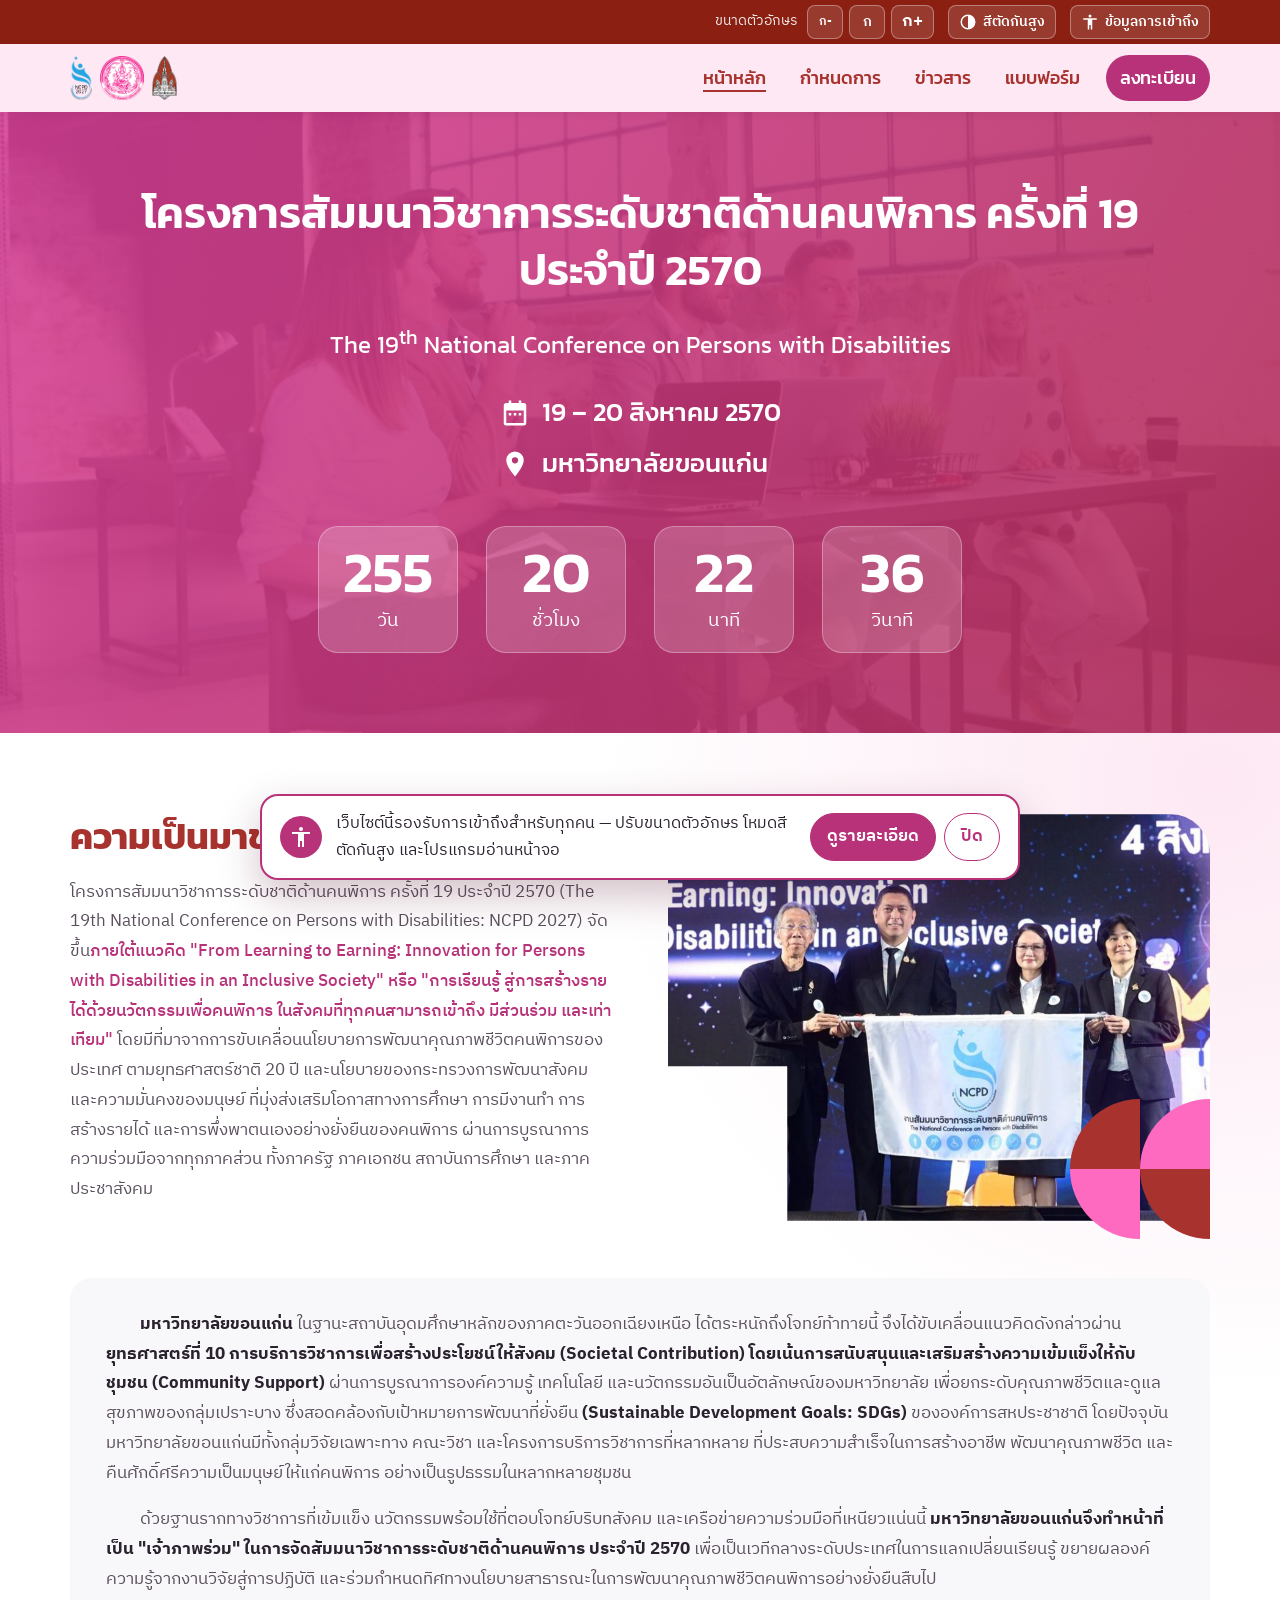
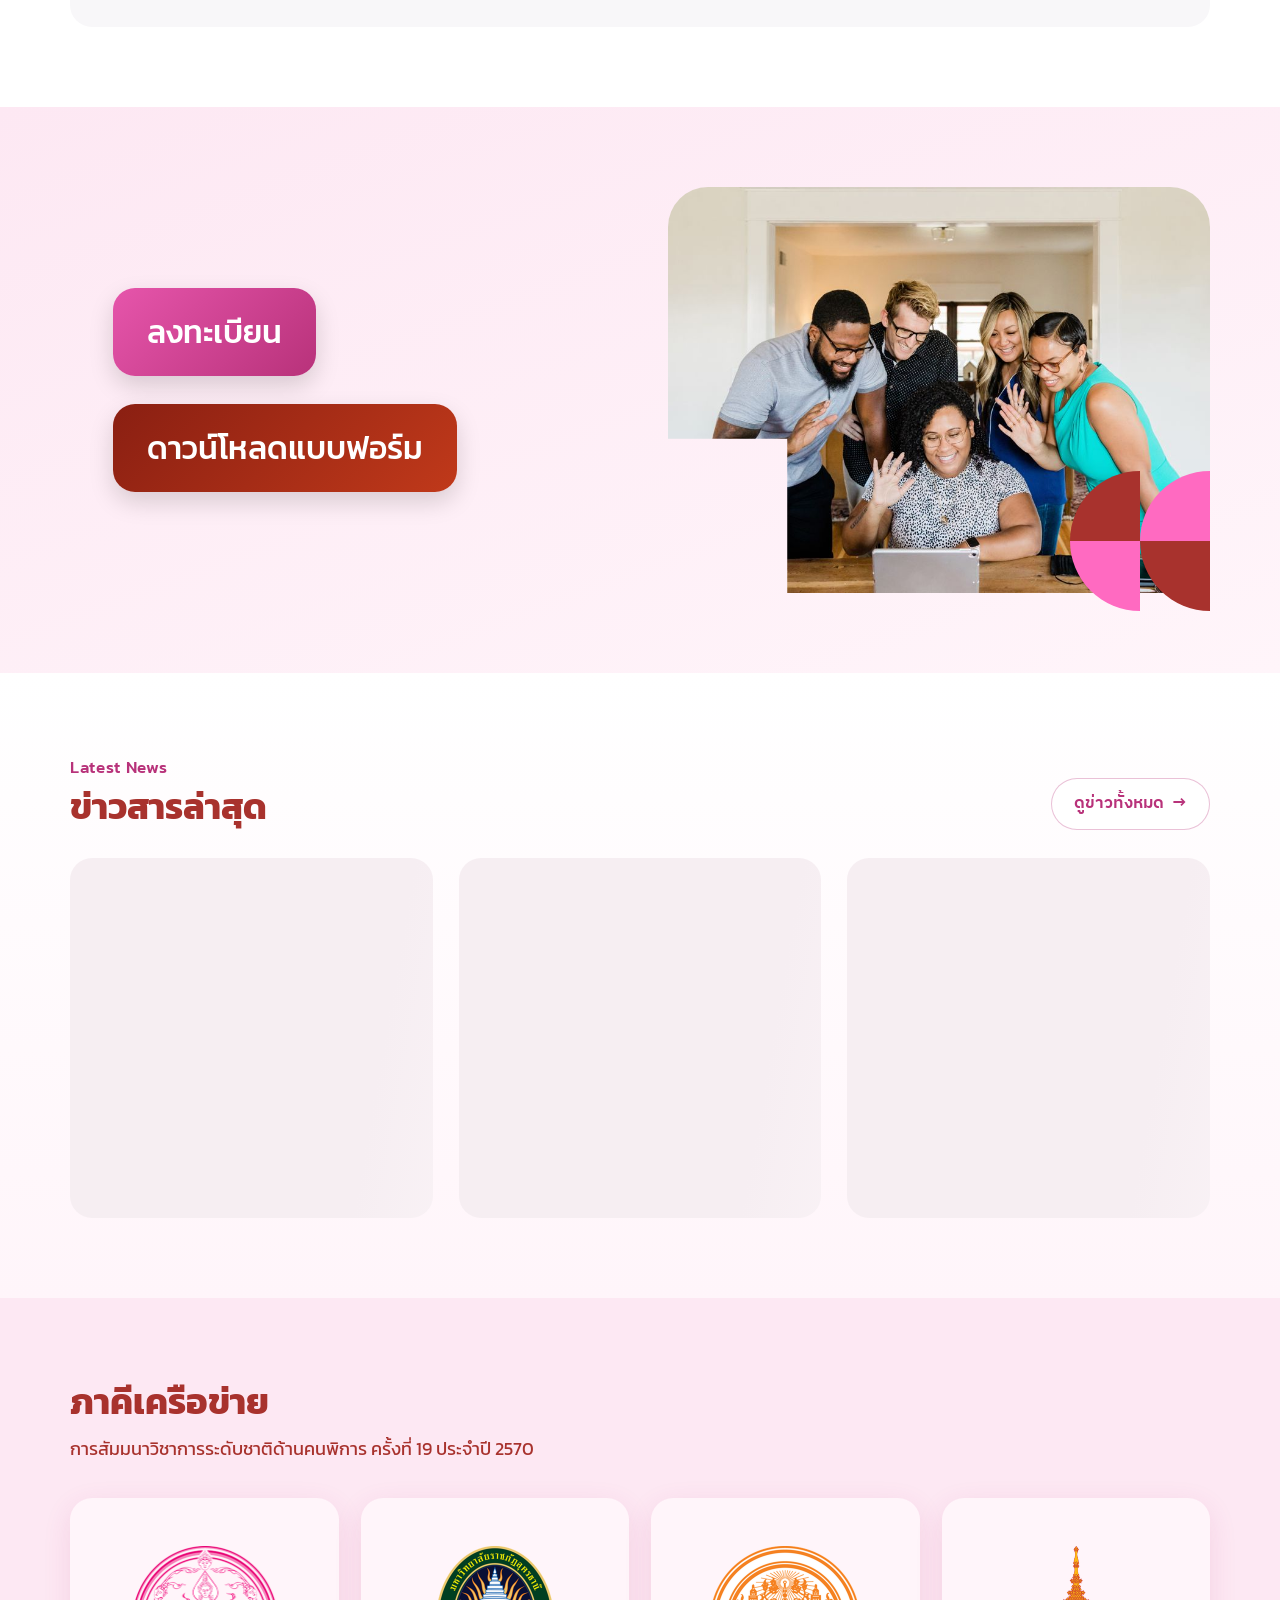
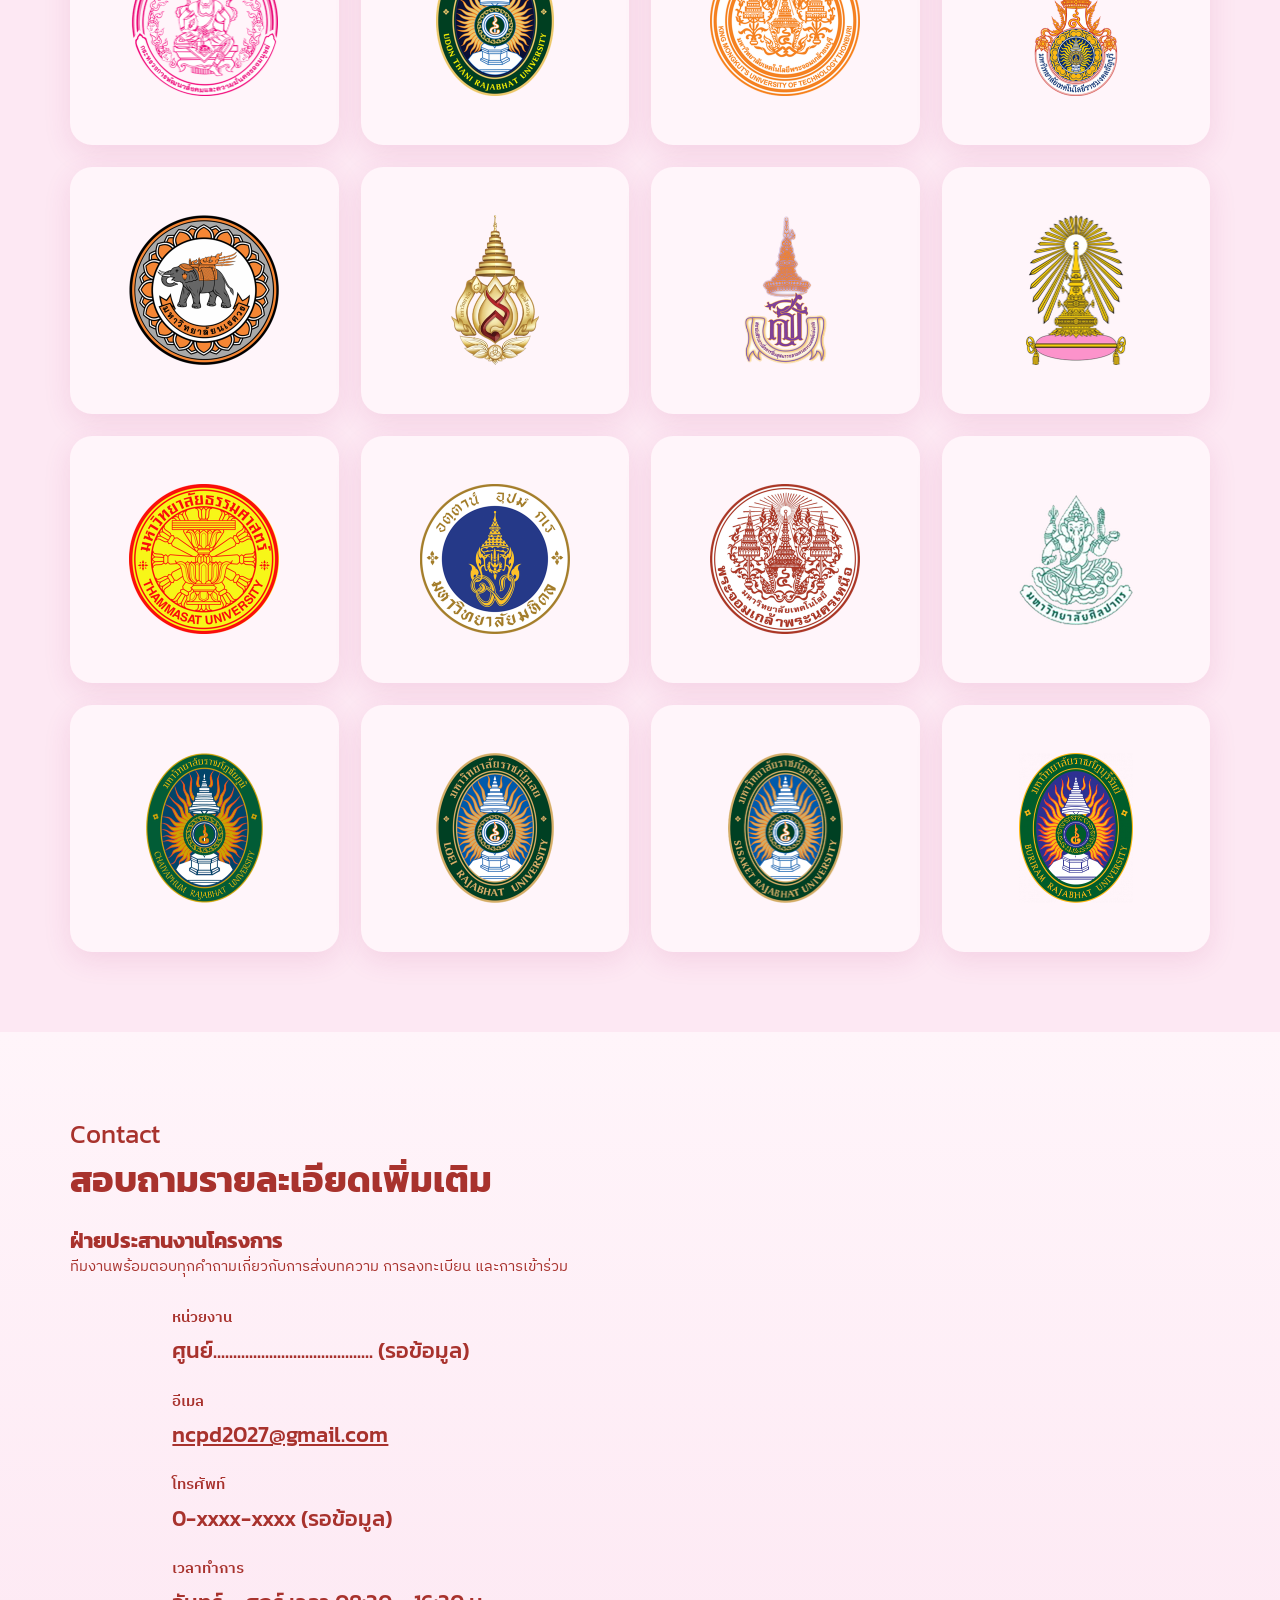
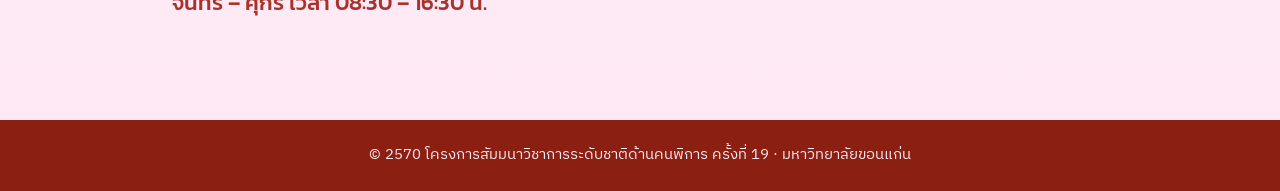
==== commit e941b94a: "Add files via upload" ====
--- a/index.html
+++ b/index.html
@@ -15,6 +15,7 @@
   <link rel="icon" href="favicon-32.png" type="image/png">
   <link rel="apple-touch-icon" href="apple-touch-icon.png">
   <link rel="stylesheet" href="css/style.css">
+  <script src="js/a11y.js"></script>
 </head>
 <body>
 
--- a/css/style.css
+++ b/css/style.css
@@ -582,3 +582,138 @@
 @media (prefers-reduced-motion: reduce) { .news-skeleton { animation: none; } }
 @media (max-width: 900px) { .home-news .news-grid > :nth-child(3) { display: none; } }
 @media (max-width: 600px) { .home-news .news-grid > :nth-child(3) { display: flex; } .news-skeleton { min-height: 300px; } }
+
+/* =========================================================
+   เครื่องมือการเข้าถึง (แถบด้านบน / หน้าต่างข้อมูล / แถบแจ้ง)
+   ========================================================= */
+.a11y-bar { background: var(--brown-dark); color: var(--white); font-size: .9rem; }
+.a11y-inner { display: flex; justify-content: flex-end; align-items: center; flex-wrap: wrap; gap: 8px 14px; min-height: 44px; padding: 4px 0; }
+.a11y-group { display: flex; align-items: center; gap: 6px; }
+.a11y-label { margin-right: 4px; opacity: .9; }
+.a11y-btn {
+  font: inherit; font-weight: 600; cursor: pointer; line-height: 1;
+  min-width: 36px; min-height: 34px; padding: 6px 10px; border-radius: 8px;
+  background: rgba(255, 255, 255, .12); color: var(--white); border: 1px solid rgba(255, 255, 255, .35);
+}
+.a11y-btn:hover { background: rgba(255, 255, 255, .25); }
+.a11y-btn:disabled { opacity: .4; cursor: not-allowed; }
+.a11y-btn[aria-pressed="true"] { background: #ffe14d; color: #000; border-color: #ffe14d; }
+.a11y-btn[data-a11y="smaller"] { font-size: .85em; }
+.a11y-btn[data-a11y="bigger"] { font-size: 1.15em; }
+.a11y-wide { display: inline-flex; align-items: center; gap: 6px; }
+.a11y-bar :focus-visible { outline-color: #ffe14d; }
+
+.a11y-dialog {
+  width: min(720px, 100% - 32px); max-height: min(86vh, 900px); padding: 0;
+  border: 0; border-radius: 24px; box-shadow: 0 30px 80px rgba(0,0,0,.35);
+  color: var(--text); background: var(--white);
+}
+.a11y-dialog::backdrop { background: rgba(30, 10, 25, .6); }
+.a11y-dialog[open] { display: flex; flex-direction: column; }
+.a11y-dialog-head {
+  display: flex; justify-content: space-between; align-items: center; gap: 12px;
+  padding: 20px 24px; background: linear-gradient(135deg, var(--pink-dark), var(--brown)); color: var(--white);
+}
+.a11y-dialog-head h2 { margin: 0; font-size: 1.4rem; }
+.a11y-close {
+  width: 40px; height: 40px; border-radius: 50%; border: 0; cursor: pointer; flex-shrink: 0;
+  background: rgba(255,255,255,.18); color: var(--white); font-size: 1.1rem;
+}
+.a11y-close:hover { background: rgba(255,255,255,.32); }
+.a11y-dialog-body { padding: 22px 26px 28px; overflow-y: auto; }
+.a11y-intro { margin-top: 0; color: var(--text-muted); }
+.a11y-dialog-body h3 { color: var(--brown); font-size: 1.15rem; margin: 22px 0 10px; }
+.a11y-list { margin: 0; padding-left: 1.3em; }
+.a11y-list li { margin-bottom: 8px; }
+.a11y-keys { margin: 0; display: grid; gap: 8px; }
+.a11y-keys div { display: grid; grid-template-columns: 150px 1fr; gap: 12px; align-items: baseline; }
+.a11y-keys dd { margin: 0; color: var(--text-muted); }
+kbd {
+  display: inline-block; padding: 2px 8px; border-radius: 6px; font-family: inherit; font-size: .88em; font-weight: 600;
+  background: var(--pink-pale); border: 1px solid rgba(184, 50, 122, .3); box-shadow: 0 2px 0 rgba(184, 50, 122, .2);
+}
+
+.a11y-notice {
+  position: fixed; left: 50%; bottom: 20px; transform: translateX(-50%); z-index: 90;
+  width: min(760px, 100% - 32px);
+  display: flex; align-items: center; gap: 14px; flex-wrap: wrap;
+  padding: 14px 18px; border-radius: 18px;
+  background: var(--white); color: var(--text);
+  border: 2px solid var(--pink-dark); box-shadow: 0 16px 40px rgba(80, 10, 40, .25);
+}
+.a11y-notice p { margin: 0; flex: 1 1 280px; font-size: .97rem; }
+.a11y-notice-icon {
+  width: 42px; height: 42px; border-radius: 50%; display: grid; place-items: center; flex-shrink: 0;
+  background: var(--pink-dark); color: var(--white); font-size: 1.3rem;
+}
+.a11y-notice-actions { display: flex; gap: 8px; }
+.a11y-notice-actions button {
+  font: inherit; font-weight: 600; cursor: pointer; padding: 8px 16px; border-radius: 999px;
+  border: 1.5px solid var(--pink-dark);
+}
+.a11y-notice-more { background: var(--pink-dark); color: var(--white); }
+.a11y-notice-close { background: var(--white); color: var(--pink-dark); }
+
+@media (max-width: 600px) {
+  .a11y-inner { justify-content: center; }
+  .a11y-label { display: none; }
+  .a11y-keys div { grid-template-columns: 1fr; gap: 2px; }
+  .a11y-notice { bottom: 12px; }
+  .a11y-notice-actions { width: 100%; }
+  .a11y-notice-actions button { flex: 1; }
+}
+
+/* =========================================================
+   โหมดสีตัดกันสูง (เปิดจากปุ่มบนแถบการเข้าถึง)
+   ========================================================= */
+html.hc body,
+html.hc body *:not(img):not(svg):not(svg *) {
+  background: #000 !important;
+  color: #fff !important;
+  border-color: #fff !important;
+  box-shadow: none !important;
+  text-shadow: none !important;
+}
+html.hc a, html.hc a * { color: #ffe14d !important; text-decoration: underline !important; }
+html.hc button, html.hc .btn, html.hc .btn-read, html.hc .dl, html.hc .chip, html.hc .share,
+html.hc .nav-cta, html.hc .home-news-all, html.hc .chip-nav a, html.hc .a11y-btn {
+  border: 2px solid #ffe14d !important; color: #ffe14d !important;
+}
+html.hc .a11y-btn[aria-pressed="true"], html.hc .chip.is-active, html.hc .main-nav a[aria-current="page"] {
+  background: #ffe14d !important; color: #000 !important;
+}
+html.hc :focus-visible { outline: 3px solid #00e5ff !important; outline-offset: 3px; }
+html.hc .menu-icon, html.hc .menu-icon::before, html.hc .menu-icon::after { background: #fff !important; }
+html.hc .deco, html.hc .news-skeleton { display: none !important; }
+html.hc .partner-grid li, html.hc .brand, html.hc .logos span { background: #fff !important; border-radius: 12px; }
+html.hc .brand { padding: 4px 8px; }
+html.hc .tl-item::before { background: #ffe14d !important; color: #000 !important; box-shadow: none !important; }
+html.hc .timeline::before { background: #fff !important; }
+html.hc .tl-meta time, html.hc .news-tag, html.hc .photo-badge, html.hc .tl-item.is-next .tl-status {
+  border: 1.5px solid #fff !important; padding: 2px 10px; border-radius: 999px;
+}
+html.hc .tl-item.is-past { opacity: 1 !important; }
+html.hc .dl::before { background: #ffe14d !important; }
+html.hc .form-icon { background: #fff !important; }
+html.hc .gallery-more { background: rgba(0,0,0,.75) !important; }
+html.hc .news-search input { background-image: none !important; padding-left: 16px !important; }
+html.hc .hero, html.hc .page-hero { border-bottom: 2px solid #fff !important; }
+html.hc .a11y-dialog { border: 2px solid #fff !important; }
+
+/* เก็บงานเครื่องมือการเข้าถึง */
+.a11y-ico { width: 18px; height: 18px; flex-shrink: 0; }
+.a11y-ico-lg { width: 26px; height: 26px; vertical-align: -4px; }
+.a11y-dialog-head h2 { display: flex; align-items: center; gap: 10px; }
+.a11y-notice-icon .a11y-ico { width: 24px; height: 24px; }
+html.hc .tl-item.is-next { outline-color: #ffe14d !important; }
+@media (max-width: 600px) {
+  .a11y-inner { flex-wrap: nowrap; gap: 6px; }
+  .a11y-text { position: absolute; width: 1px; height: 1px; overflow: hidden; clip: rect(0 0 0 0); white-space: nowrap; }
+  .a11y-wide { padding: 6px 10px; }
+  .a11y-notice { padding: 12px 14px; gap: 10px; }
+  .a11y-notice-icon { display: none; }
+  .a11y-notice p { font-size: .92rem; }
+}
+/* รองรับตัวอักษรขนาดใหญ่ (ก+) โดยไม่ล้นจอ */
+.contact-list dd, .news-title, .article-title, .tl-title { overflow-wrap: anywhere; }
+.cd-box { width: auto; min-width: clamp(70px, 14vw, 140px); padding-inline: 10px; }
